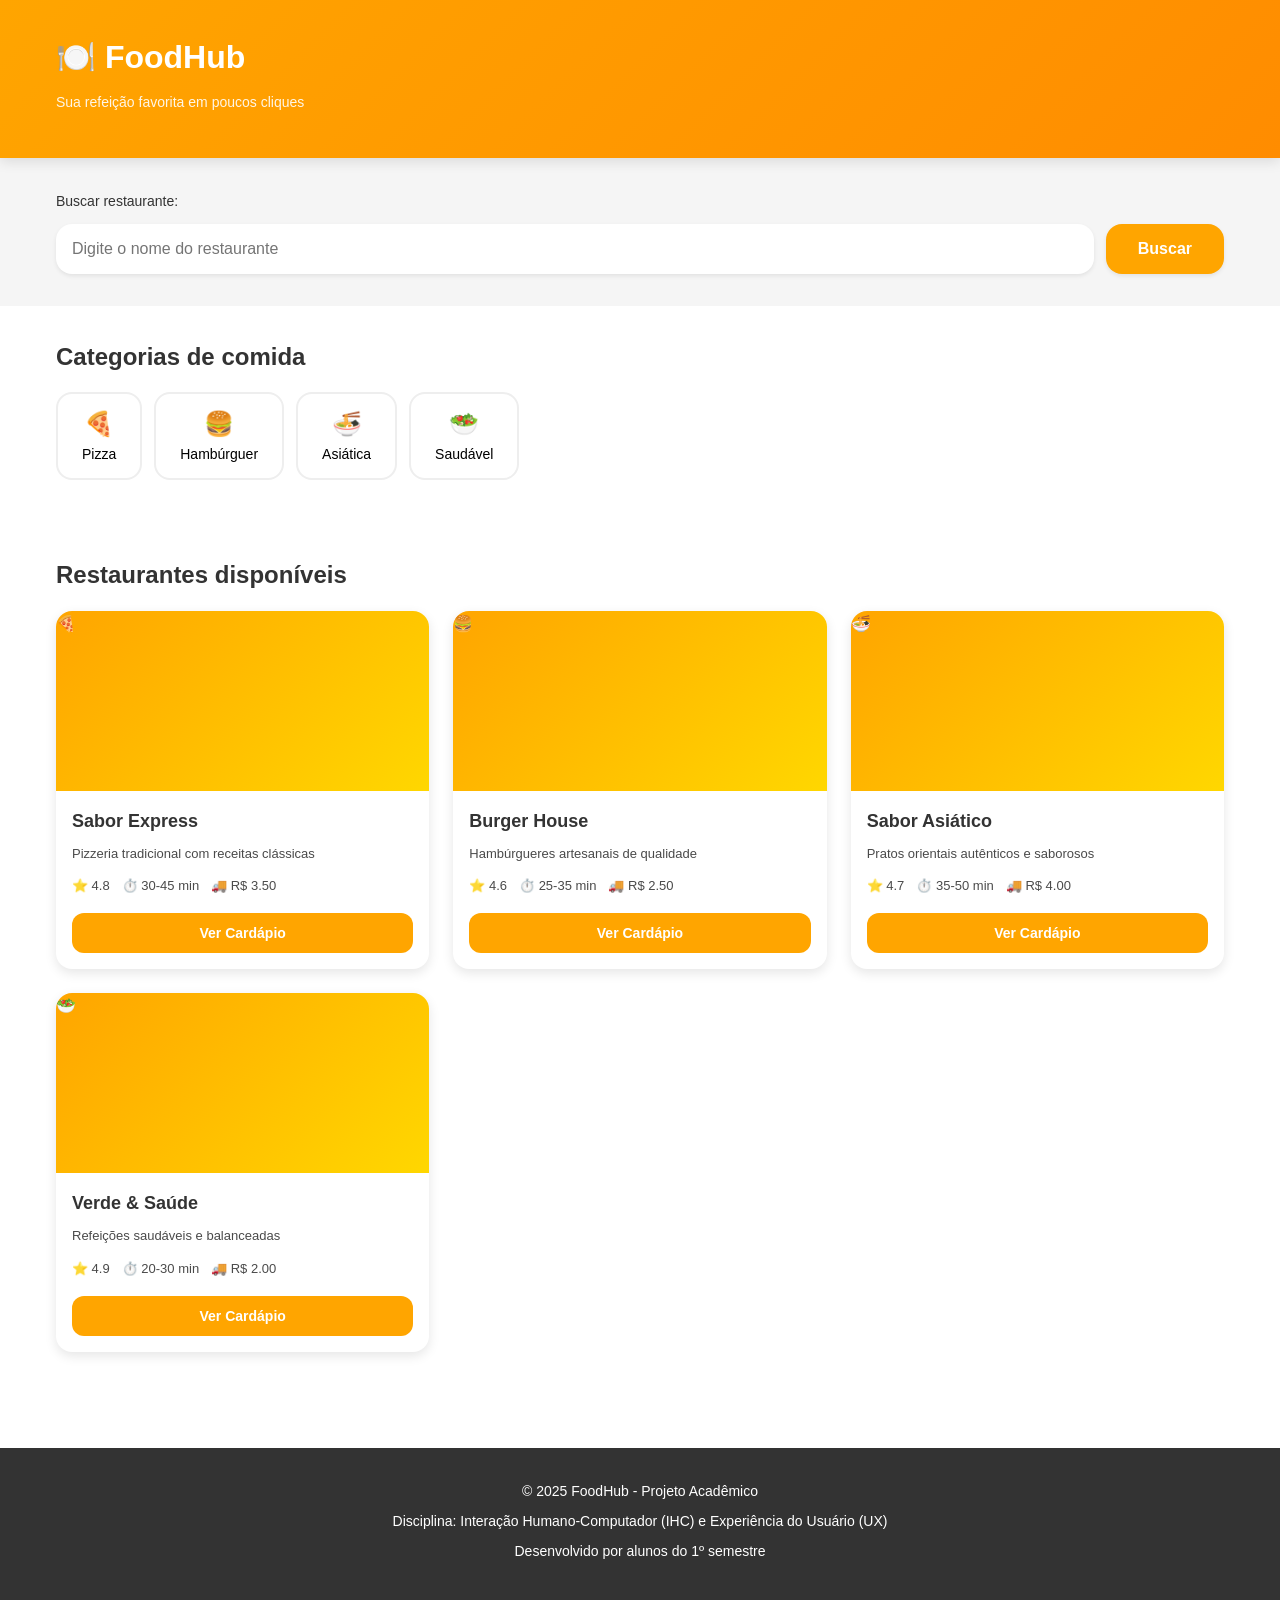
==== cardapio.html @ d6cf46c2 "Initial commit: FoodHub application" ====
<!DOCTYPE html>
<html lang="pt-BR">
<head>
    <meta charset="UTF-8">
    <meta name="viewport" content="width=device-width, initial-scale=1.0">
    <meta name="description" content="Cardápio de restaurantes - FoodHub Delivery">
    <title>Cardápio - FoodHub</title>
    <link rel="stylesheet" href="style.css">
</head>
<body>
    <!-- ==================== CABEÇALHO ==================== -->
    <header class="header" role="banner">
        <div class="container">
            <div class="header-top">
                <a href="index.html" class="back-button" aria-label="Voltar para página inicial">
                    ← Voltar
                </a>
                <h1>🍽️ FoodHub</h1>
            </div>
        </div>
    </header>

    <!-- ==================== INFORMAÇÕES DO RESTAURANTE ==================== -->
    <section class="restaurant-info" aria-label="Informações do restaurante">
        <div class="container">
            <h2 id="restaurant-name">Nome do Restaurante</h2>
            <p id="restaurant-description">Descrição do restaurante</p>
            <div class="restaurant-details" role="region" aria-label="Detalhes de entrega">
                <span id="delivery-time">⏱️ 30-45 min</span>
                <span id="delivery-fee">🚚 R$ 3,50</span>
                <span id="rating">⭐ 4.5</span>
            </div>
        </div>
    </section>

    <!-- ==================== CONTEÚDO PRINCIPAL ==================== -->
    <main id="main-content" class="main-content">
        <div class="container menu-layout">

            <!-- ==================== PRODUTOS ==================== -->
            <section class="products-section" aria-label="Produtos do restaurante">
                <h3>Nossos Produtos</h3>
                <div
                    id="lista-produtos"
                    class="products-grid"
                    role="region"
                    aria-label="Grade de produtos disponíveis"
                >
                    <!-- Produtos serão carregados por JavaScript -->
                </div>
            </section>

            <!-- ==================== CARRINHO (SIDEBAR) ==================== -->
            <aside class="cart-sidebar" aria-label="Resumo do carrinho de compras">
                <div class="cart-container">
                    <h3>Seu Carrinho</h3>

                    <!-- Lista de itens do carrinho -->
                    <div
                        id="cart-items"
                        class="cart-items"
                        aria-label="Itens no carrinho"
                        aria-live="polite"
                    >
                        <p class="empty-cart">Carrinho vazio</p>
                    </div>

                    <!-- Resumo com cálculo do total -->
                    <div class="cart-summary" aria-label="Cálculo do valor total">
                        <div class="summary-row">
                            <span>Subtotal:</span>
                            <span id="subtotal" aria-label="Valor do subtotal">R$ 0,00</span>
                        </div>
                        <div class="summary-row">
                            <span>Taxa de entrega:</span>
                            <span id="delivery-fee-cart" aria-label="Valor da taxa de entrega">R$ 3,50</span>
                        </div>
                        <div class="summary-row total">
                            <span>Total:</span>
                            <span id="total" aria-label="Valor total do pedido">R$ 0,00</span>
                        </div>
                    </div>

                    <!-- Botão para proceder com o pagamento -->
                    <button
                        class="checkout-button"
                        id="checkout-btn"
                        onclick="irParaPagamento()"
                        aria-label="Proceder para página de pagamento"
                        disabled
                    >
                        Prosseguir para Pagamento
                    </button>

                    <!-- Botão para limpar o carrinho -->
                    <button
                        class="clear-cart-button"
                        onclick="limparCarrinho()"
                        aria-label="Limpar todos os itens do carrinho"
                    >
                        Limpar Carrinho
                    </button>
                </div>
            </aside>

        </div>
    </main>

    <!-- ==================== RODAPÉ ==================== -->
    <footer class="footer" role="contentinfo">
        <div class="container">
            <p>&copy; 2025 FoodHub - Projeto Acadêmico</p>
        </div>
    </footer>

    <script src="script.js"></script>
</body>
</html>
---- style.css ----
/* ============================================
   PROJETO: FoodHub - Delivery de Comida
   DISCIPLINA: Interação Humano-Computador (IHC)
   CONCEITOS: Usabilidade, UX, Acessibilidade
   ============================================ */

/* ========== VARIÁVEIS DE CORES (Paleta 99Food) ========== */
:root {
    /* Cores Primárias */
    --color-primary: #FFA500;        /* Laranja */
    --color-primary-dark: #FF8C00;   /* Laranja escuro */
    --color-secondary: #FFD700;      /* Amarelo */

    /* Cores Neutras */
    --color-white: #FFFFFF;
    --color-light-gray: #F5F5F5;
    --color-medium-gray: #EEEEEE;
    --color-dark-gray: #333333;
    --color-text: #4A4A4A;

    /* Cores Funcionais */
    --color-success: #4CAF50;
    --color-error: #E53935;

    /* Espaçamentos */
    --spacing-xs: 4px;
    --spacing-sm: 8px;
    --spacing-md: 12px;
    --spacing-lg: 16px;
    --spacing-xl: 24px;
    --spacing-2xl: 32px;

    /* Border Radius */
    --radius-sm: 8px;
    --radius-md: 12px;
    --radius-lg: 16px;

    /* Sombras */
    --shadow-sm: 0 2px 4px rgba(0, 0, 0, 0.08);
    --shadow-md: 0 4px 12px rgba(0, 0, 0, 0.1);
    --shadow-lg: 0 8px 24px rgba(0, 0, 0, 0.12);
}

/* ========== RESET E ESTILOS GLOBAIS ========== */
* {
    margin: 0;
    padding: 0;
    box-sizing: border-box;
}

html {
    scroll-behavior: smooth;
}

body {
    font-family: 'Segoe UI', Tahoma, Geneva, Verdana, sans-serif;
    background-color: var(--color-white);
    color: var(--color-text);
    line-height: 1.6;
}

/* ========== TIPOGRAFIA ========== */
h1, h2, h3, h4, h5, h6 {
    font-weight: 600;
    color: var(--color-dark-gray);
}

h1 {
    font-size: 28px;
}

h2 {
    font-size: 24px;
    margin-bottom: var(--spacing-lg);
}

h3 {
    font-size: 20px;
    margin-bottom: var(--spacing-md);
}

p {
    margin-bottom: var(--spacing-md);
}

a {
    color: var(--color-primary);
    text-decoration: none;
    transition: color 0.3s ease;
}

a:hover {
    color: var(--color-primary-dark);
}

/* ========== CONTAINER ========== */
.container {
    width: 100%;
    max-width: 1200px;
    margin: 0 auto;
    padding: 0 var(--spacing-lg);
}

/* ========== HEADER ========== */
.header {
    background: linear-gradient(135deg, var(--color-primary) 0%, var(--color-primary-dark) 100%);
    color: var(--color-white);
    padding: var(--spacing-2xl) 0;
    box-shadow: var(--shadow-md);
    position: sticky;
    top: 0;
    z-index: 100;
}

.header h1 {
    color: var(--color-white);
    font-size: 32px;
    margin-bottom: var(--spacing-sm);
}

.header p {
    color: rgba(255, 255, 255, 0.9);
    font-size: 14px;
}

.header-top {
    display: flex;
    align-items: center;
    gap: var(--spacing-lg);
}

.back-button {
    background: rgba(255, 255, 255, 0.2);
    color: var(--color-white);
    padding: var(--spacing-md) var(--spacing-lg);
    border-radius: var(--radius-md);
    font-size: 14px;
    font-weight: 500;
    transition: background 0.3s ease;
}

.back-button:hover {
    background: rgba(255, 255, 255, 0.3);
    color: var(--color-white);
}

/* ========== SEARCH SECTION ========== */
.search-section {
    padding: var(--spacing-2xl) 0;
    background-color: var(--color-light-gray);
}

.search-label {
    display: block;
    font-weight: 500;
    margin-bottom: var(--spacing-md);
    color: var(--color-dark-gray);
    font-size: 14px;
}

.search-wrapper {
    display: flex;
    gap: var(--spacing-md);
}

.search-input {
    flex: 1;
    padding: var(--spacing-lg) var(--spacing-lg);
    border: none;
    border-radius: var(--radius-lg);
    background-color: var(--color-white);
    font-size: 16px;
    box-shadow: var(--shadow-sm);
    transition: box-shadow 0.3s ease;
}

.search-input:focus {
    outline: none;
    box-shadow: 0 0 0 3px rgba(255, 165, 0, 0.1);
}

.search-button {
    padding: var(--spacing-lg) var(--spacing-2xl);
    background: var(--color-primary);
    color: var(--color-white);
    border: none;
    border-radius: var(--radius-lg);
    font-weight: 600;
    font-size: 16px;
    cursor: pointer;
    transition: background 0.3s ease, transform 0.2s ease;
    box-shadow: var(--shadow-sm);
}

.search-button:hover {
    background: var(--color-primary-dark);
    transform: translateY(-2px);
    box-shadow: var(--shadow-md);
}

.search-button:active {
    transform: translateY(0);
}

/* ========== CATEGORIES SECTION ========== */
.categories-section {
    padding: var(--spacing-2xl) 0;
}

.categories-grid {
    display: flex;
    gap: var(--spacing-md);
    overflow-x: auto;
    padding-bottom: var(--spacing-md);
    scroll-behavior: smooth;
}

.categories-grid::-webkit-scrollbar {
    height: 4px;
}

.categories-grid::-webkit-scrollbar-track {
    background: var(--color-light-gray);
    border-radius: var(--radius-sm);
}

.categories-grid::-webkit-scrollbar-thumb {
    background: var(--color-primary);
    border-radius: var(--radius-sm);
}

.category-btn {
    display: flex;
    flex-direction: column;
    align-items: center;
    gap: var(--spacing-sm);
    padding: var(--spacing-lg) var(--spacing-xl);
    background: var(--color-white);
    border: 2px solid var(--color-medium-gray);
    border-radius: var(--radius-lg);
    cursor: pointer;
    transition: all 0.3s ease;
    white-space: nowrap;
    font-size: 14px;
    font-weight: 500;
}

.category-btn:hover {
    border-color: var(--color-primary);
    background: rgba(255, 165, 0, 0.05);
    transform: translateY(-2px);
}

.category-btn.active {
    background: var(--color-primary);
    color: var(--color-white);
    border-color: var(--color-primary);
}

.category-emoji {
    font-size: 24px;
}

/* ========== CARDS GRID ========== */
.restaurants-grid,
.products-grid {
    display: grid;
    grid-template-columns: repeat(auto-fill, minmax(280px, 1fr));
    gap: var(--spacing-xl);
    margin-bottom: var(--spacing-2xl);
}

@media (max-width: 768px) {
    .restaurants-grid,
    .products-grid {
        grid-template-columns: repeat(auto-fill, minmax(200px, 1fr));
        gap: var(--spacing-lg);
    }
}

/* ========== RESTAURANT CARD ========== */
.restaurant-card {
    background: var(--color-white);
    border-radius: var(--radius-lg);
    overflow: hidden;
    box-shadow: var(--shadow-md);
    transition: transform 0.3s ease, box-shadow 0.3s ease;
    cursor: pointer;
    display: flex;
    flex-direction: column;
}

.restaurant-card:hover {
    transform: translateY(-4px);
    box-shadow: var(--shadow-lg);
}

.restaurant-image {
    width: 100%;
    height: 180px;
    object-fit: cover;
    background: linear-gradient(135deg, var(--color-primary), var(--color-secondary));
}

.restaurant-content {
    padding: var(--spacing-lg);
    flex: 1;
    display: flex;
    flex-direction: column;
}

.restaurant-name {
    font-size: 18px;
    font-weight: 600;
    margin-bottom: var(--spacing-sm);
    color: var(--color-dark-gray);
}

.restaurant-category {
    font-size: 13px;
    color: var(--color-text);
    margin-bottom: var(--spacing-md);
}

.restaurant-stats {
    display: flex;
    gap: var(--spacing-md);
    margin-bottom: var(--spacing-lg);
    font-size: 13px;
    color: var(--color-text);
    flex-wrap: wrap;
}

.stat {
    display: flex;
    align-items: center;
    gap: 4px;
}

.restaurant-button {
    padding: var(--spacing-md) var(--spacing-lg);
    background: var(--color-primary);
    color: var(--color-white);
    border: none;
    border-radius: var(--radius-md);
    font-weight: 600;
    cursor: pointer;
    transition: background 0.3s ease;
    font-size: 14px;
    margin-top: auto;
}

.restaurant-button:hover {
    background: var(--color-primary-dark);
}

/* ========== PRODUCT CARD ========== */
.product-card {
    background: var(--color-white);
    border: 1px solid var(--color-medium-gray);
    border-radius: var(--radius-lg);
    padding: var(--spacing-lg);
    transition: box-shadow 0.3s ease, transform 0.3s ease;
    display: flex;
    flex-direction: column;
}

.product-card:hover {
    box-shadow: var(--shadow-md);
    transform: translateY(-2px);
}

.product-image {
    width: 100%;
    height: 160px;
    background: linear-gradient(135deg, var(--color-primary), var(--color-secondary));
    border-radius: var(--radius-md);
    margin-bottom: var(--spacing-md);
    object-fit: cover;
}

.product-name {
    font-size: 16px;
    font-weight: 600;
    margin-bottom: var(--spacing-sm);
    color: var(--color-dark-gray);
}

.product-description {
    font-size: 13px;
    color: var(--color-text);
    margin-bottom: var(--spacing-md);
    line-height: 1.4;
}

.product-price {
    font-size: 18px;
    font-weight: 700;
    color: var(--color-primary);
    margin-bottom: var(--spacing-lg);
}

.product-button {
    padding: var(--spacing-md) var(--spacing-lg);
    background: var(--color-primary);
    color: var(--color-white);
    border: none;
    border-radius: var(--radius-md);
    font-weight: 600;
    cursor: pointer;
    transition: background 0.3s ease, transform 0.2s ease;
    font-size: 14px;
}

.product-button:hover {
    background: var(--color-primary-dark);
    transform: translateY(-2px);
}

.product-button:active {
    transform: translateY(0);
}

/* ========== MENU LAYOUT ========== */
.menu-layout {
    display: grid;
    grid-template-columns: 1fr 350px;
    gap: var(--spacing-2xl);
    align-items: start;
}

@media (max-width: 1024px) {
    .menu-layout {
        grid-template-columns: 1fr;
    }
}

/* ========== PRODUCTS SECTION ========== */
.products-section {
    padding-bottom: var(--spacing-2xl);
}

/* ========== CART SIDEBAR ========== */
.cart-sidebar {
    position: sticky;
    top: 120px;
}

.cart-container {
    background: var(--color-light-gray);
    border-radius: var(--radius-lg);
    padding: var(--spacing-lg);
    box-shadow: var(--shadow-md);
}

.cart-container h3 {
    margin-bottom: var(--spacing-lg);
    color: var(--color-dark-gray);
}

.cart-items {
    margin-bottom: var(--spacing-lg);
    max-height: 300px;
    overflow-y: auto;
}

.empty-cart {
    text-align: center;
    color: var(--color-text);
    padding: var(--spacing-lg) 0;
    font-size: 14px;
}

.cart-item {
    background: var(--color-white);
    padding: var(--spacing-md);
    border-radius: var(--radius-md);
    margin-bottom: var(--spacing-md);
    display: flex;
    justify-content: space-between;
    align-items: center;
}

.cart-item-info {
    flex: 1;
}

.cart-item-name {
    font-weight: 500;
    font-size: 14px;
    color: var(--color-dark-gray);
}

.cart-item-price {
    font-size: 13px;
    color: var(--color-primary);
    font-weight: 600;
}

.cart-item-qty {
    display: flex;
    align-items: center;
    gap: var(--spacing-sm);
    margin-top: var(--spacing-sm);
}

.qty-btn {
    background: var(--color-medium-gray);
    border: none;
    border-radius: 4px;
    width: 24px;
    height: 24px;
    cursor: pointer;
    font-weight: 600;
    transition: background 0.2s ease;
}

.qty-btn:hover {
    background: var(--color-primary);
    color: var(--color-white);
}

.qty-display {
    width: 24px;
    text-align: center;
    font-weight: 600;
    font-size: 14px;
}

.remove-btn {
    background: rgba(229, 57, 53, 0.1);
    color: var(--color-error);
    border: none;
    padding: 4px 8px;
    border-radius: 4px;
    font-size: 12px;
    cursor: pointer;
    transition: background 0.2s ease;
}

.remove-btn:hover {
    background: rgba(229, 57, 53, 0.2);
}

/* ========== CART SUMMARY ========== */
.cart-summary {
    border-top: 1px solid var(--color-medium-gray);
    padding-top: var(--spacing-lg);
    margin-bottom: var(--spacing-lg);
}

.summary-row {
    display: flex;
    justify-content: space-between;
    font-size: 14px;
    margin-bottom: var(--spacing-md);
    color: var(--color-text);
}

.summary-row.total {
    font-weight: 700;
    font-size: 16px;
    color: var(--color-dark-gray);
    border-top: 1px solid var(--color-medium-gray);
    padding-top: var(--spacing-md);
}

/* ========== BUTTONS ========== */
.checkout-button,
.confirm-button {
    width: 100%;
    padding: var(--spacing-lg);
    background: var(--color-primary);
    color: var(--color-white);
    border: none;
    border-radius: var(--radius-md);
    font-weight: 600;
    font-size: 16px;
    cursor: pointer;
    transition: background 0.3s ease, transform 0.2s ease;
    margin-bottom: var(--spacing-md);
}

.checkout-button:hover,
.confirm-button:hover {
    background: var(--color-primary-dark);
    transform: translateY(-2px);
}

.checkout-button:disabled {
    background: var(--color-medium-gray);
    cursor: not-allowed;
    transform: none;
}

.clear-cart-button {
    width: 100%;
    padding: var(--spacing-md);
    background: transparent;
    color: var(--color-error);
    border: 1px solid var(--color-error);
    border-radius: var(--radius-md);
    font-weight: 500;
    font-size: 14px;
    cursor: pointer;
    transition: all 0.3s ease;
}

.clear-cart-button:hover {
    background: rgba(229, 57, 53, 0.1);
}

/* ========== RESTAURANT INFO ========== */
.restaurant-info {
    background: var(--color-light-gray);
    padding: var(--spacing-2xl) 0;
    border-bottom: 1px solid var(--color-medium-gray);
}

#restaurant-name {
    color: var(--color-dark-gray);
}

#restaurant-description {
    color: var(--color-text);
    font-size: 14px;
    margin-bottom: var(--spacing-md);
}

.restaurant-details {
    display: flex;
    gap: var(--spacing-xl);
    font-size: 14px;
    color: var(--color-text);
    flex-wrap: wrap;
}

.restaurant-details span {
    display: flex;
    align-items: center;
    gap: 4px;
}

/* ========== PAYMENT LAYOUT ========== */
.payment-layout {
    display: grid;
    grid-template-columns: 1fr 320px;
    gap: var(--spacing-2xl);
    padding: var(--spacing-2xl) 0;
}

@media (max-width: 768px) {
    .payment-layout {
        grid-template-columns: 1fr;
    }
}

/* ========== PAYMENT SECTION ========== */
.payment-section {
    background: var(--color-white);
}

.order-summary {
    background: var(--color-light-gray);
    padding: var(--spacing-lg);
    border-radius: var(--radius-lg);
    margin-bottom: var(--spacing-2xl);
}

.summary-header {
    margin-bottom: var(--spacing-lg);
    padding-bottom: var(--spacing-lg);
    border-bottom: 1px solid var(--color-medium-gray);
}

.summary-header h3 {
    margin-bottom: var(--spacing-sm);
}

.summary-header p {
    font-size: 14px;
    color: var(--color-text);
}

.order-items {
    margin-bottom: var(--spacing-lg);
}

.order-items h4 {
    margin-bottom: var(--spacing-md);
}

.order-items ul {
    list-style: none;
}

.order-items li {
    display: flex;
    justify-content: space-between;
    padding: var(--spacing-md) 0;
    border-bottom: 1px solid var(--color-medium-gray);
    font-size: 14px;
}

.order-items li:last-child {
    border-bottom: none;
}

.order-totals {
    padding-top: var(--spacing-lg);
    border-top: 1px solid var(--color-medium-gray);
}

.total-row {
    display: flex;
    justify-content: space-between;
    margin-bottom: var(--spacing-md);
    font-size: 14px;
}

.total-row.total {
    font-weight: 700;
    font-size: 16px;
    color: var(--color-primary);
    padding-top: var(--spacing-md);
    border-top: 1px solid var(--color-medium-gray);
}

/* ========== PAYMENT METHOD ========== */
.payment-method {
    margin-bottom: var(--spacing-2xl);
}

.payment-method h3 {
    margin-bottom: var(--spacing-lg);
}

.pix-container {
    background: var(--color-light-gray);
    padding: var(--spacing-xl);
    border-radius: var(--radius-lg);
    text-align: center;
}

.pix-title {
    font-weight: 600;
    font-size: 16px;
    margin-bottom: var(--spacing-md);
}

.pix-instruction {
    font-size: 14px;
    color: var(--color-text);
    margin-bottom: var(--spacing-lg);
}

.qr-code-container {
    background: var(--color-white);
    padding: var(--spacing-lg);
    border-radius: var(--radius-md);
    margin-bottom: var(--spacing-lg);
}

.qr-code {
    max-width: 200px;
    height: auto;
    margin: 0 auto;
}

.pix-info {
    background: var(--color-white);
    padding: var(--spacing-lg);
    border-radius: var(--radius-md);
    text-align: left;
}

.pix-info p {
    font-size: 13px;
    margin-bottom: var(--spacing-md);
}

.pix-info strong {
    color: var(--color-dark-gray);
    font-weight: 600;
}

/* ========== SECURITY INFO ========== */
.security-info {
    position: sticky;
    top: 120px;
}

.info-box {
    background: var(--color-light-gray);
    padding: var(--spacing-lg);
    border-radius: var(--radius-lg);
    margin-bottom: var(--spacing-lg);
}

.info-box h4 {
    margin-bottom: var(--spacing-md);
}

.info-box ul {
    list-style: none;
}

.info-box li {
    font-size: 13px;
    padding: 4px 0;
    color: var(--color-text);
}

.info-box li:before {
    content: "✓ ";
    color: var(--color-success);
    font-weight: bold;
    margin-right: 6px;
}

.info-box p {
    font-size: 13px;
    color: var(--color-text);
}

/* ========== MODAL ========== */
.modal {
    position: fixed;
    top: 0;
    left: 0;
    width: 100%;
    height: 100%;
    background: rgba(0, 0, 0, 0.5);
    display: flex;
    align-items: center;
    justify-content: center;
    z-index: 1000;
    animation: fadeIn 0.3s ease;
}

@keyframes fadeIn {
    from {
        opacity: 0;
    }
    to {
        opacity: 1;
    }
}

.modal-content {
    background: var(--color-white);
    padding: var(--spacing-2xl);
    border-radius: var(--radius-lg);
    text-align: center;
    max-width: 400px;
    box-shadow: var(--shadow-lg);
    animation: slideUp 0.3s ease;
}

@keyframes slideUp {
    from {
        transform: translateY(20px);
        opacity: 0;
    }
    to {
        transform: translateY(0);
        opacity: 1;
    }
}

.modal-content h2 {
    font-size: 24px;
    margin-bottom: var(--spacing-md);
}

.modal-content p {
    font-size: 16px;
    margin-bottom: var(--spacing-lg);
}

.confirmation-order-id {
    background: var(--color-light-gray);
    padding: var(--spacing-md);
    border-radius: var(--radius-md);
    margin-bottom: var(--spacing-lg);
}

.confirmation-actions {
    display: flex;
    gap: var(--spacing-md);
}

.primary-button {
    flex: 1;
    padding: var(--spacing-lg);
    background: var(--color-primary);
    color: var(--color-white);
    border: none;
    border-radius: var(--radius-md);
    font-weight: 600;
    cursor: pointer;
    transition: background 0.3s ease;
    font-size: 16px;
}

.primary-button:hover {
    background: var(--color-primary-dark);
}

/* ========== FOOTER ========== */
.footer {
    background: var(--color-dark-gray);
    color: var(--color-white);
    padding: var(--spacing-2xl) 0;
    text-align: center;
    margin-top: var(--spacing-2xl);
}

.footer p {
    font-size: 14px;
    margin-bottom: var(--spacing-sm);
}

/* ========== MAIN CONTENT ========== */
.main-content {
    padding: var(--spacing-2xl) 0;
    min-height: 60vh;
}

/* ========== RESPONSIVO ========== */
@media (max-width: 768px) {
    .container {
        padding: 0 var(--spacing-lg);
    }

    .header h1 {
        font-size: 24px;
    }

    .search-wrapper {
        flex-direction: column;
    }

    .categories-grid {
        gap: var(--spacing-sm);
    }

    .category-btn {
        padding: var(--spacing-md) var(--spacing-lg);
        font-size: 12px;
    }

    .category-emoji {
        font-size: 20px;
    }

    .menu-layout {
        grid-template-columns: 1fr;
    }

    .cart-sidebar {
        position: static;
    }

    .cart-container {
        display: flex;
        flex-direction: column;
    }

    .checkout-button {
        order: -1;
    }

    .security-info {
        position: static;
        display: grid;
        grid-template-columns: 1fr 1fr;
        gap: var(--spacing-lg);
    }

    .header-top {
        flex-direction: column;
        gap: var(--spacing-md);
    }

    .back-button {
        width: 100%;
        text-align: center;
    }
}

@media (max-width: 480px) {
    .restaurants-grid,
    .products-grid {
        grid-template-columns: 1fr;
    }

    .cart-container {
        display: block;
    }

    .security-info {
        grid-template-columns: 1fr;
    }

    .payment-layout {
        grid-template-columns: 1fr;
    }

    .search-button {
        width: 100%;
    }

    .modal-content {
        margin: var(--spacing-lg);
    }
}

/* ========== ACESSIBILIDADE ========== */
button:focus,
input:focus,
a:focus {
    outline: 2px solid var(--color-primary);
    outline-offset: 2px;
}

/* Contraste adequado */
body {
    background-color: var(--color-white);
    color: var(--color-dark-gray);
}

/* Skip to main content link (acessibilidade) */
.skip-link {
    position: absolute;
    top: -40px;
    left: 0;
    background: var(--color-primary);
    color: white;
    padding: 8px;
    z-index: 100;
}

.skip-link:focus {
    top: 0;
}
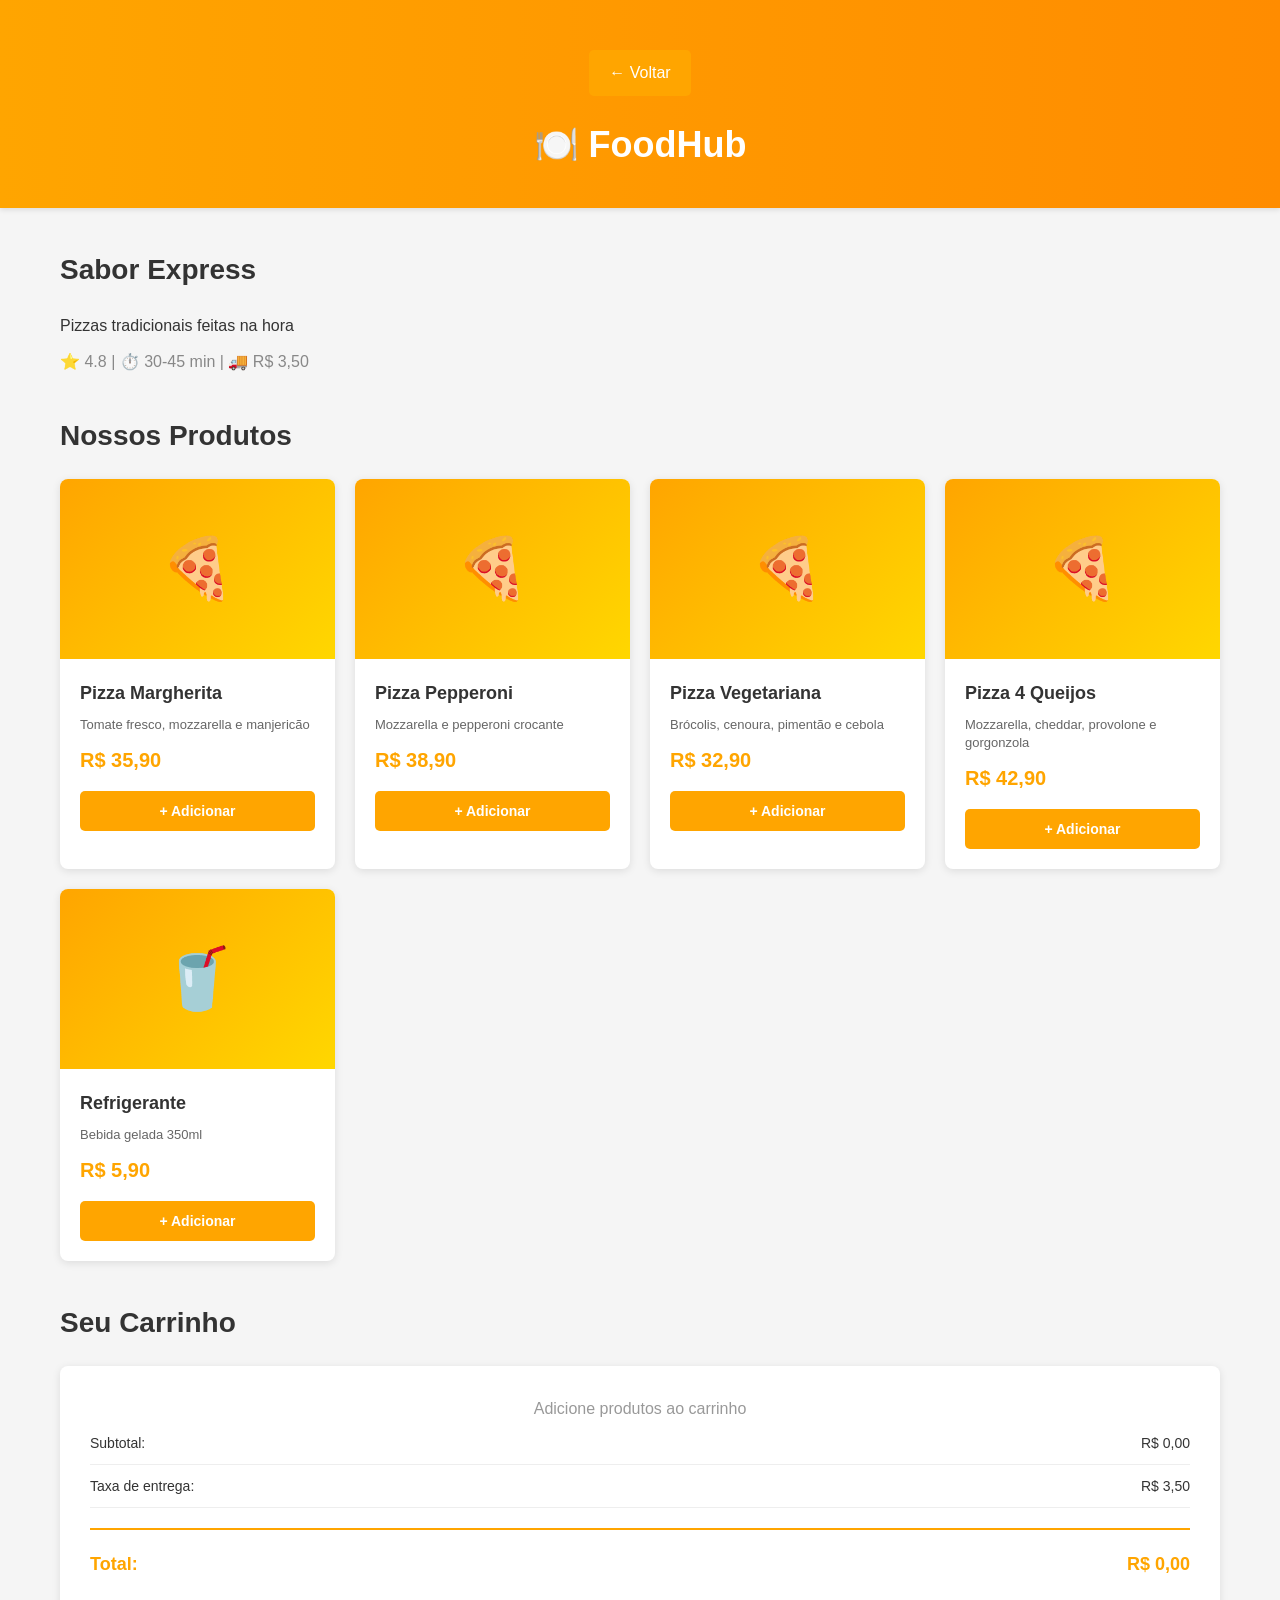
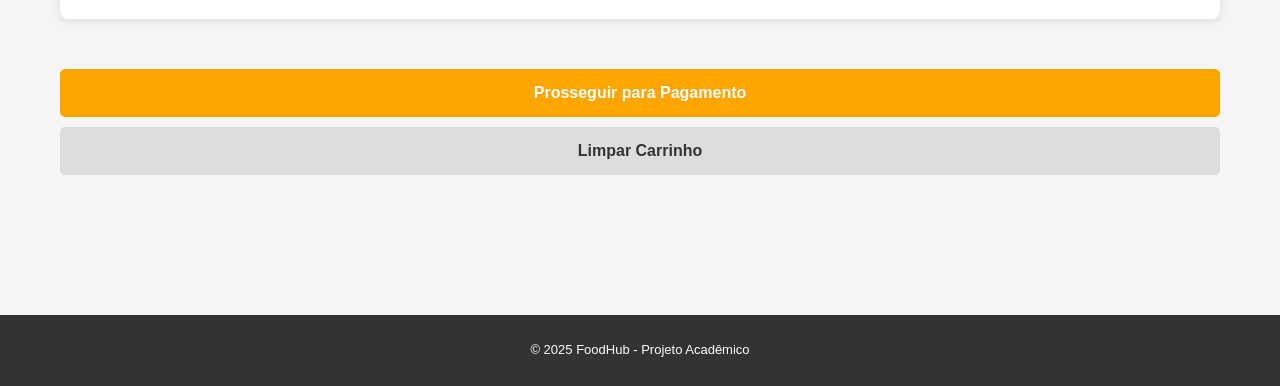
==== commit 32e57df4: "Update: Simplify project for beginners" ====
--- a/cardapio.html
+++ b/cardapio.html
@@ -3,114 +3,123 @@
 <head>
     <meta charset="UTF-8">
     <meta name="viewport" content="width=device-width, initial-scale=1.0">
-    <meta name="description" content="Cardápio de restaurantes - FoodHub Delivery">
     <title>Cardápio - FoodHub</title>
     <link rel="stylesheet" href="style.css">
 </head>
 <body>
-    <!-- ==================== CABEÇALHO ==================== -->
-    <header class="header" role="banner">
+
+    <!-- CABEÇALHO -->
+    <header>
         <div class="container">
-            <div class="header-top">
-                <a href="index.html" class="back-button" aria-label="Voltar para página inicial">
-                    ← Voltar
-                </a>
-                <h1>🍽️ FoodHub</h1>
-            </div>
+            <a href="index.html" class="back-link">← Voltar</a>
+            <h1>🍽️ FoodHub</h1>
         </div>
     </header>
 
-    <!-- ==================== INFORMAÇÕES DO RESTAURANTE ==================== -->
-    <section class="restaurant-info" aria-label="Informações do restaurante">
+    <!-- CONTEÚDO PRINCIPAL -->
+    <main>
         <div class="container">
-            <h2 id="restaurant-name">Nome do Restaurante</h2>
-            <p id="restaurant-description">Descrição do restaurante</p>
-            <div class="restaurant-details" role="region" aria-label="Detalhes de entrega">
-                <span id="delivery-time">⏱️ 30-45 min</span>
-                <span id="delivery-fee">🚚 R$ 3,50</span>
-                <span id="rating">⭐ 4.5</span>
-            </div>
-        </div>
-    </section>
 
-    <!-- ==================== CONTEÚDO PRINCIPAL ==================== -->
-    <main id="main-content" class="main-content">
-        <div class="container menu-layout">
+            <!-- INFORMAÇÕES DO RESTAURANTE -->
+            <section>
+                <h2>Sabor Express</h2>
+                <p>Pizzas tradicionais feitas na hora</p>
+                <p style="color: #888; margin-top: 10px;">
+                    ⭐ 4.8 | ⏱️ 30-45 min | 🚚 R$ 3,50
+                </p>
+            </section>
 
-            <!-- ==================== PRODUTOS ==================== -->
-            <section class="products-section" aria-label="Produtos do restaurante">
-                <h3>Nossos Produtos</h3>
-                <div
-                    id="lista-produtos"
-                    class="products-grid"
-                    role="region"
-                    aria-label="Grade de produtos disponíveis"
-                >
-                    <!-- Produtos serão carregados por JavaScript -->
+            <!-- PRODUTOS -->
+            <section>
+                <h2>Nossos Produtos</h2>
+                <div class="grid">
+
+                    <!-- PRODUTO 1 -->
+                    <div class="card">
+                        <div class="card-image">🍕</div>
+                        <div class="card-content">
+                            <h3 class="card-title">Pizza Margherita</h3>
+                            <p class="card-description">Tomate fresco, mozzarella e manjericão</p>
+                            <p class="card-price">R$ 35,90</p>
+                            <button class="card-button" onclick="alert('Pizza Margherita adicionada ao carrinho!')">+ Adicionar</button>
+                        </div>
+                    </div>
+
+                    <!-- PRODUTO 2 -->
+                    <div class="card">
+                        <div class="card-image">🍕</div>
+                        <div class="card-content">
+                            <h3 class="card-title">Pizza Pepperoni</h3>
+                            <p class="card-description">Mozzarella e pepperoni crocante</p>
+                            <p class="card-price">R$ 38,90</p>
+                            <button class="card-button" onclick="alert('Pizza Pepperoni adicionada ao carrinho!')">+ Adicionar</button>
+                        </div>
+                    </div>
+
+                    <!-- PRODUTO 3 -->
+                    <div class="card">
+                        <div class="card-image">🍕</div>
+                        <div class="card-content">
+                            <h3 class="card-title">Pizza Vegetariana</h3>
+                            <p class="card-description">Brócolis, cenoura, pimentão e cebola</p>
+                            <p class="card-price">R$ 32,90</p>
+                            <button class="card-button" onclick="alert('Pizza Vegetariana adicionada ao carrinho!')">+ Adicionar</button>
+                        </div>
+                    </div>
+
+                    <!-- PRODUTO 4 -->
+                    <div class="card">
+                        <div class="card-image">🍕</div>
+                        <div class="card-content">
+                            <h3 class="card-title">Pizza 4 Queijos</h3>
+                            <p class="card-description">Mozzarella, cheddar, provolone e gorgonzola</p>
+                            <p class="card-price">R$ 42,90</p>
+                            <button class="card-button" onclick="alert('Pizza 4 Queijos adicionada ao carrinho!')">+ Adicionar</button>
+                        </div>
+                    </div>
+
+                    <!-- PRODUTO 5 -->
+                    <div class="card">
+                        <div class="card-image">🥤</div>
+                        <div class="card-content">
+                            <h3 class="card-title">Refrigerante</h3>
+                            <p class="card-description">Bebida gelada 350ml</p>
+                            <p class="card-price">R$ 5,90</p>
+                            <button class="card-button" onclick="alert('Refrigerante adicionado ao carrinho!')">+ Adicionar</button>
+                        </div>
+                    </div>
+
                 </div>
             </section>
 
-            <!-- ==================== CARRINHO (SIDEBAR) ==================== -->
-            <aside class="cart-sidebar" aria-label="Resumo do carrinho de compras">
-                <div class="cart-container">
-                    <h3>Seu Carrinho</h3>
-
-                    <!-- Lista de itens do carrinho -->
-                    <div
-                        id="cart-items"
-                        class="cart-items"
-                        aria-label="Itens no carrinho"
-                        aria-live="polite"
-                    >
-                        <p class="empty-cart">Carrinho vazio</p>
+            <!-- RESUMO DO CARRINHO -->
+            <section>
+                <h2>Seu Carrinho</h2>
+                <div class="order-summary">
+                    <p style="text-align: center; color: #999;">Adicione produtos ao carrinho</p>
+                    <div class="summary-row">
+                        <span>Subtotal:</span>
+                        <span>R$ 0,00</span>
                     </div>
-
-                    <!-- Resumo com cálculo do total -->
-                    <div class="cart-summary" aria-label="Cálculo do valor total">
-                        <div class="summary-row">
-                            <span>Subtotal:</span>
-                            <span id="subtotal" aria-label="Valor do subtotal">R$ 0,00</span>
-                        </div>
-                        <div class="summary-row">
-                            <span>Taxa de entrega:</span>
-                            <span id="delivery-fee-cart" aria-label="Valor da taxa de entrega">R$ 3,50</span>
-                        </div>
-                        <div class="summary-row total">
-                            <span>Total:</span>
-                            <span id="total" aria-label="Valor total do pedido">R$ 0,00</span>
-                        </div>
+                    <div class="summary-row">
+                        <span>Taxa de entrega:</span>
+                        <span>R$ 3,50</span>
                     </div>
-
-                    <!-- Botão para proceder com o pagamento -->
-                    <button
-                        class="checkout-button"
-                        id="checkout-btn"
-                        onclick="irParaPagamento()"
-                        aria-label="Proceder para página de pagamento"
-                        disabled
-                    >
-                        Prosseguir para Pagamento
-                    </button>
-
-                    <!-- Botão para limpar o carrinho -->
-                    <button
-                        class="clear-cart-button"
-                        onclick="limparCarrinho()"
-                        aria-label="Limpar todos os itens do carrinho"
-                    >
-                        Limpar Carrinho
-                    </button>
+                    <div class="summary-row summary-total">
+                        <span>Total:</span>
+                        <span>R$ 0,00</span>
+                    </div>
                 </div>
-            </aside>
+                <button class="btn btn-primary" onclick="irParaPagamento()">Prosseguir para Pagamento</button>
+                <button class="btn btn-secondary" onclick="alert('Carrinho limpo!')">Limpar Carrinho</button>
+            </section>
 
         </div>
     </main>
 
-    <!-- ==================== RODAPÉ ==================== -->
-    <footer class="footer" role="contentinfo">
-        <div class="container">
-            <p>&copy; 2025 FoodHub - Projeto Acadêmico</p>
-        </div>
+    <!-- RODAPÉ -->
+    <footer>
+        <p>&copy; 2025 FoodHub - Projeto Acadêmico</p>
     </footer>
 
     <script src="script.js"></script>
--- a/style.css
+++ b/style.css
@@ -1,1046 +1,464 @@
-/* ============================================
-   PROJETO: FoodHub - Delivery de Comida
-   DISCIPLINA: Interação Humano-Computador (IHC)
-   CONCEITOS: Usabilidade, UX, Acessibilidade
-   ============================================ */
-
-/* ========== VARIÁVEIS DE CORES (Paleta 99Food) ========== */
-:root {
-    /* Cores Primárias */
-    --color-primary: #FFA500;        /* Laranja */
-    --color-primary-dark: #FF8C00;   /* Laranja escuro */
-    --color-secondary: #FFD700;      /* Amarelo */
-
-    /* Cores Neutras */
-    --color-white: #FFFFFF;
-    --color-light-gray: #F5F5F5;
-    --color-medium-gray: #EEEEEE;
-    --color-dark-gray: #333333;
-    --color-text: #4A4A4A;
-
-    /* Cores Funcionais */
-    --color-success: #4CAF50;
-    --color-error: #E53935;
-
-    /* Espaçamentos */
-    --spacing-xs: 4px;
-    --spacing-sm: 8px;
-    --spacing-md: 12px;
-    --spacing-lg: 16px;
-    --spacing-xl: 24px;
-    --spacing-2xl: 32px;
-
-    /* Border Radius */
-    --radius-sm: 8px;
-    --radius-md: 12px;
-    --radius-lg: 16px;
-
-    /* Sombras */
-    --shadow-sm: 0 2px 4px rgba(0, 0, 0, 0.08);
-    --shadow-md: 0 4px 12px rgba(0, 0, 0, 0.1);
-    --shadow-lg: 0 8px 24px rgba(0, 0, 0, 0.12);
-}
-
-/* ========== RESET E ESTILOS GLOBAIS ========== */
+/* ================================================
+   FOODHUB - Projeto de IHC/UX para Iniciantes
+   Arquivo: style.css
+   Descrição: Estilos simples e didáticos
+   ================================================ */
+
+/* ========== RESET E CONFIGURAÇÕES BÁSICAS ========== */
 * {
     margin: 0;
     padding: 0;
     box-sizing: border-box;
 }
 
-html {
-    scroll-behavior: smooth;
-}
-
 body {
-    font-family: 'Segoe UI', Tahoma, Geneva, Verdana, sans-serif;
-    background-color: var(--color-white);
-    color: var(--color-text);
+    font-family: Arial, sans-serif;
+    background-color: #f5f5f5;
+    color: #333;
     line-height: 1.6;
 }
 
-/* ========== TIPOGRAFIA ========== */
-h1, h2, h3, h4, h5, h6 {
-    font-weight: 600;
-    color: var(--color-dark-gray);
-}
-
-h1 {
-    font-size: 28px;
-}
-
-h2 {
-    font-size: 24px;
-    margin-bottom: var(--spacing-lg);
-}
-
-h3 {
-    font-size: 20px;
-    margin-bottom: var(--spacing-md);
-}
-
-p {
-    margin-bottom: var(--spacing-md);
-}
-
-a {
-    color: var(--color-primary);
-    text-decoration: none;
-    transition: color 0.3s ease;
-}
-
-a:hover {
-    color: var(--color-primary-dark);
-}
-
-/* ========== CONTAINER ========== */
+/* ========== CONTAINER CENTRAL ========== */
 .container {
-    width: 100%;
     max-width: 1200px;
     margin: 0 auto;
-    padding: 0 var(--spacing-lg);
-}
-
-/* ========== HEADER ========== */
-.header {
-    background: linear-gradient(135deg, var(--color-primary) 0%, var(--color-primary-dark) 100%);
-    color: var(--color-white);
-    padding: var(--spacing-2xl) 0;
-    box-shadow: var(--shadow-md);
-    position: sticky;
-    top: 0;
-    z-index: 100;
-}
-
-.header h1 {
-    color: var(--color-white);
-    font-size: 32px;
-    margin-bottom: var(--spacing-sm);
-}
-
-.header p {
-    color: rgba(255, 255, 255, 0.9);
+    padding: 0 20px;
+}
+
+/* ========== CABEÇALHO ========== */
+header {
+    background: linear-gradient(to right, #FFA500, #FF8C00);
+    color: white;
+    padding: 30px 0;
+    text-align: center;
+    box-shadow: 0 2px 5px rgba(0, 0, 0, 0.1);
+}
+
+header h1 {
+    font-size: 36px;
+    margin-bottom: 5px;
+}
+
+header p {
     font-size: 14px;
-}
-
-.header-top {
-    display: flex;
-    align-items: center;
-    gap: var(--spacing-lg);
-}
-
-.back-button {
-    background: rgba(255, 255, 255, 0.2);
-    color: var(--color-white);
-    padding: var(--spacing-md) var(--spacing-lg);
-    border-radius: var(--radius-md);
-    font-size: 14px;
-    font-weight: 500;
-    transition: background 0.3s ease;
-}
-
-.back-button:hover {
-    background: rgba(255, 255, 255, 0.3);
-    color: var(--color-white);
-}
-
-/* ========== SEARCH SECTION ========== */
-.search-section {
-    padding: var(--spacing-2xl) 0;
-    background-color: var(--color-light-gray);
-}
-
-.search-label {
+    opacity: 0.9;
+}
+
+/* ========== NAVEGAÇÃO ========== */
+.back-link {
+    display: inline-block;
+    margin: 20px 0;
+    padding: 10px 20px;
+    background-color: #FFA500;
+    color: white;
+    text-decoration: none;
+    border-radius: 5px;
+    transition: background-color 0.3s;
+}
+
+.back-link:hover {
+    background-color: #FF8C00;
+}
+
+/* ========== SEÇÕES PRINCIPAIS ========== */
+main {
+    padding: 40px 0;
+    min-height: 70vh;
+}
+
+section {
+    margin-bottom: 40px;
+}
+
+section h2 {
+    font-size: 28px;
+    margin-bottom: 20px;
+    color: #333;
+}
+
+/* ========== BUSCA ========== */
+.search-area {
+    background-color: #f9f9f9;
+    padding: 30px 0;
+    text-align: center;
+    border-bottom: 1px solid #ddd;
+}
+
+.search-area label {
     display: block;
-    font-weight: 500;
-    margin-bottom: var(--spacing-md);
-    color: var(--color-dark-gray);
-    font-size: 14px;
-}
-
-.search-wrapper {
-    display: flex;
-    gap: var(--spacing-md);
-}
-
-.search-input {
-    flex: 1;
-    padding: var(--spacing-lg) var(--spacing-lg);
+    margin-bottom: 10px;
+    font-weight: bold;
+    color: #555;
+}
+
+.search-area input {
+    width: 100%;
+    max-width: 400px;
+    padding: 12px 15px;
+    font-size: 16px;
+    border: 1px solid #ddd;
+    border-radius: 5px;
+    margin-bottom: 10px;
+}
+
+.search-area button {
+    padding: 12px 30px;
+    background-color: #FFA500;
+    color: white;
     border: none;
-    border-radius: var(--radius-lg);
-    background-color: var(--color-white);
+    border-radius: 5px;
     font-size: 16px;
-    box-shadow: var(--shadow-sm);
-    transition: box-shadow 0.3s ease;
-}
-
-.search-input:focus {
-    outline: none;
-    box-shadow: 0 0 0 3px rgba(255, 165, 0, 0.1);
-}
-
-.search-button {
-    padding: var(--spacing-lg) var(--spacing-2xl);
-    background: var(--color-primary);
-    color: var(--color-white);
-    border: none;
-    border-radius: var(--radius-lg);
-    font-weight: 600;
-    font-size: 16px;
+    font-weight: bold;
     cursor: pointer;
-    transition: background 0.3s ease, transform 0.2s ease;
-    box-shadow: var(--shadow-sm);
-}
-
-.search-button:hover {
-    background: var(--color-primary-dark);
-    transform: translateY(-2px);
-    box-shadow: var(--shadow-md);
-}
-
-.search-button:active {
-    transform: translateY(0);
-}
-
-/* ========== CATEGORIES SECTION ========== */
-.categories-section {
-    padding: var(--spacing-2xl) 0;
-}
-
-.categories-grid {
-    display: flex;
-    gap: var(--spacing-md);
+    transition: background-color 0.3s;
+}
+
+.search-area button:hover {
+    background-color: #FF8C00;
+}
+
+/* ========== CATEGORIAS ========== */
+.categories {
+    display: flex;
+    gap: 10px;
     overflow-x: auto;
-    padding-bottom: var(--spacing-md);
-    scroll-behavior: smooth;
-}
-
-.categories-grid::-webkit-scrollbar {
-    height: 4px;
-}
-
-.categories-grid::-webkit-scrollbar-track {
-    background: var(--color-light-gray);
-    border-radius: var(--radius-sm);
-}
-
-.categories-grid::-webkit-scrollbar-thumb {
-    background: var(--color-primary);
-    border-radius: var(--radius-sm);
+    padding: 20px 0;
+    margin-bottom: 30px;
 }
 
 .category-btn {
-    display: flex;
-    flex-direction: column;
-    align-items: center;
-    gap: var(--spacing-sm);
-    padding: var(--spacing-lg) var(--spacing-xl);
-    background: var(--color-white);
-    border: 2px solid var(--color-medium-gray);
-    border-radius: var(--radius-lg);
+    padding: 10px 20px;
+    background-color: white;
+    border: 2px solid #ddd;
+    border-radius: 20px;
     cursor: pointer;
-    transition: all 0.3s ease;
     white-space: nowrap;
     font-size: 14px;
-    font-weight: 500;
+    transition: all 0.3s;
 }
 
 .category-btn:hover {
-    border-color: var(--color-primary);
-    background: rgba(255, 165, 0, 0.05);
-    transform: translateY(-2px);
+    border-color: #FFA500;
+    color: #FFA500;
 }
 
 .category-btn.active {
-    background: var(--color-primary);
-    color: var(--color-white);
-    border-color: var(--color-primary);
-}
-
-.category-emoji {
-    font-size: 24px;
-}
-
-/* ========== CARDS GRID ========== */
-.restaurants-grid,
-.products-grid {
+    background-color: #FFA500;
+    color: white;
+    border-color: #FFA500;
+}
+
+/* ========== GRADE DE ITENS (Grid Simples) ========== */
+.grid {
     display: grid;
-    grid-template-columns: repeat(auto-fill, minmax(280px, 1fr));
-    gap: var(--spacing-xl);
-    margin-bottom: var(--spacing-2xl);
-}
-
-@media (max-width: 768px) {
-    .restaurants-grid,
-    .products-grid {
-        grid-template-columns: repeat(auto-fill, minmax(200px, 1fr));
-        gap: var(--spacing-lg);
-    }
-}
-
-/* ========== RESTAURANT CARD ========== */
-.restaurant-card {
-    background: var(--color-white);
-    border-radius: var(--radius-lg);
+    grid-template-columns: repeat(auto-fit, minmax(250px, 1fr));
+    gap: 20px;
+    margin-bottom: 30px;
+}
+
+/* ========== CARDS ========== */
+.card {
+    background-color: white;
+    border-radius: 8px;
     overflow: hidden;
-    box-shadow: var(--shadow-md);
-    transition: transform 0.3s ease, box-shadow 0.3s ease;
+    box-shadow: 0 2px 8px rgba(0, 0, 0, 0.1);
+    transition: transform 0.3s, box-shadow 0.3s;
     cursor: pointer;
-    display: flex;
-    flex-direction: column;
-}
-
-.restaurant-card:hover {
-    transform: translateY(-4px);
-    box-shadow: var(--shadow-lg);
-}
-
-.restaurant-image {
+}
+
+.card:hover {
+    transform: translateY(-5px);
+    box-shadow: 0 4px 12px rgba(0, 0, 0, 0.15);
+}
+
+.card-image {
     width: 100%;
     height: 180px;
-    object-fit: cover;
-    background: linear-gradient(135deg, var(--color-primary), var(--color-secondary));
-}
-
-.restaurant-content {
-    padding: var(--spacing-lg);
-    flex: 1;
-    display: flex;
-    flex-direction: column;
-}
-
-.restaurant-name {
+    background: linear-gradient(135deg, #FFA500, #FFD700);
+    display: flex;
+    align-items: center;
+    justify-content: center;
+    font-size: 60px;
+}
+
+.card-content {
+    padding: 20px;
+}
+
+.card-title {
     font-size: 18px;
-    font-weight: 600;
-    margin-bottom: var(--spacing-sm);
-    color: var(--color-dark-gray);
-}
-
-.restaurant-category {
+    font-weight: bold;
+    margin-bottom: 8px;
+    color: #333;
+}
+
+.card-description {
     font-size: 13px;
-    color: var(--color-text);
-    margin-bottom: var(--spacing-md);
-}
-
-.restaurant-stats {
-    display: flex;
-    gap: var(--spacing-md);
-    margin-bottom: var(--spacing-lg);
+    color: #666;
+    margin-bottom: 10px;
+    line-height: 1.4;
+}
+
+.card-info {
     font-size: 13px;
-    color: var(--color-text);
-    flex-wrap: wrap;
-}
-
-.stat {
-    display: flex;
-    align-items: center;
-    gap: 4px;
-}
-
-.restaurant-button {
-    padding: var(--spacing-md) var(--spacing-lg);
-    background: var(--color-primary);
-    color: var(--color-white);
+    color: #888;
+    margin-bottom: 15px;
+}
+
+.card-price {
+    font-size: 20px;
+    color: #FFA500;
+    font-weight: bold;
+    margin-bottom: 15px;
+}
+
+.card-button {
+    width: 100%;
+    padding: 12px;
+    background-color: #FFA500;
+    color: white;
     border: none;
-    border-radius: var(--radius-md);
-    font-weight: 600;
+    border-radius: 5px;
+    font-size: 14px;
+    font-weight: bold;
     cursor: pointer;
-    transition: background 0.3s ease;
-    font-size: 14px;
-    margin-top: auto;
-}
-
-.restaurant-button:hover {
-    background: var(--color-primary-dark);
-}
-
-/* ========== PRODUCT CARD ========== */
-.product-card {
-    background: var(--color-white);
-    border: 1px solid var(--color-medium-gray);
-    border-radius: var(--radius-lg);
-    padding: var(--spacing-lg);
-    transition: box-shadow 0.3s ease, transform 0.3s ease;
-    display: flex;
-    flex-direction: column;
-}
-
-.product-card:hover {
-    box-shadow: var(--shadow-md);
-    transform: translateY(-2px);
-}
-
-.product-image {
-    width: 100%;
-    height: 160px;
-    background: linear-gradient(135deg, var(--color-primary), var(--color-secondary));
-    border-radius: var(--radius-md);
-    margin-bottom: var(--spacing-md);
-    object-fit: cover;
-}
-
-.product-name {
-    font-size: 16px;
-    font-weight: 600;
-    margin-bottom: var(--spacing-sm);
-    color: var(--color-dark-gray);
-}
-
-.product-description {
-    font-size: 13px;
-    color: var(--color-text);
-    margin-bottom: var(--spacing-md);
-    line-height: 1.4;
-}
-
-.product-price {
-    font-size: 18px;
-    font-weight: 700;
-    color: var(--color-primary);
-    margin-bottom: var(--spacing-lg);
-}
-
-.product-button {
-    padding: var(--spacing-md) var(--spacing-lg);
-    background: var(--color-primary);
-    color: var(--color-white);
-    border: none;
-    border-radius: var(--radius-md);
-    font-weight: 600;
-    cursor: pointer;
-    transition: background 0.3s ease, transform 0.2s ease;
-    font-size: 14px;
-}
-
-.product-button:hover {
-    background: var(--color-primary-dark);
-    transform: translateY(-2px);
-}
-
-.product-button:active {
-    transform: translateY(0);
-}
-
-/* ========== MENU LAYOUT ========== */
-.menu-layout {
-    display: grid;
-    grid-template-columns: 1fr 350px;
-    gap: var(--spacing-2xl);
-    align-items: start;
-}
-
-@media (max-width: 1024px) {
-    .menu-layout {
-        grid-template-columns: 1fr;
-    }
-}
-
-/* ========== PRODUCTS SECTION ========== */
-.products-section {
-    padding-bottom: var(--spacing-2xl);
-}
-
-/* ========== CART SIDEBAR ========== */
-.cart-sidebar {
-    position: sticky;
-    top: 120px;
-}
-
-.cart-container {
-    background: var(--color-light-gray);
-    border-radius: var(--radius-lg);
-    padding: var(--spacing-lg);
-    box-shadow: var(--shadow-md);
-}
-
-.cart-container h3 {
-    margin-bottom: var(--spacing-lg);
-    color: var(--color-dark-gray);
-}
-
-.cart-items {
-    margin-bottom: var(--spacing-lg);
-    max-height: 300px;
-    overflow-y: auto;
-}
-
-.empty-cart {
-    text-align: center;
-    color: var(--color-text);
-    padding: var(--spacing-lg) 0;
-    font-size: 14px;
-}
-
-.cart-item {
-    background: var(--color-white);
-    padding: var(--spacing-md);
-    border-radius: var(--radius-md);
-    margin-bottom: var(--spacing-md);
+    transition: background-color 0.3s;
+}
+
+.card-button:hover {
+    background-color: #FF8C00;
+}
+
+/* ========== LISTA SIMPLES ========== */
+.simple-list {
+    background-color: white;
+    border-radius: 8px;
+    overflow: hidden;
+    box-shadow: 0 2px 8px rgba(0, 0, 0, 0.1);
+}
+
+.list-item {
+    padding: 20px;
+    border-bottom: 1px solid #eee;
     display: flex;
     justify-content: space-between;
     align-items: center;
 }
 
-.cart-item-info {
-    flex: 1;
-}
-
-.cart-item-name {
-    font-weight: 500;
+.list-item:last-child {
+    border-bottom: none;
+}
+
+.list-item-name {
+    font-weight: bold;
+    color: #333;
+}
+
+.list-item-value {
+    color: #FFA500;
+    font-weight: bold;
+}
+
+/* ========== RESUMO DO PEDIDO ========== */
+.order-summary {
+    background-color: white;
+    border-radius: 8px;
+    padding: 30px;
+    box-shadow: 0 2px 8px rgba(0, 0, 0, 0.1);
+    margin-bottom: 30px;
+}
+
+.summary-row {
+    display: flex;
+    justify-content: space-between;
+    padding: 10px 0;
+    border-bottom: 1px solid #eee;
     font-size: 14px;
-    color: var(--color-dark-gray);
-}
-
-.cart-item-price {
-    font-size: 13px;
-    color: var(--color-primary);
-    font-weight: 600;
-}
-
-.cart-item-qty {
-    display: flex;
-    align-items: center;
-    gap: var(--spacing-sm);
-    margin-top: var(--spacing-sm);
-}
-
-.qty-btn {
-    background: var(--color-medium-gray);
-    border: none;
-    border-radius: 4px;
-    width: 24px;
-    height: 24px;
-    cursor: pointer;
-    font-weight: 600;
-    transition: background 0.2s ease;
-}
-
-.qty-btn:hover {
-    background: var(--color-primary);
-    color: var(--color-white);
-}
-
-.qty-display {
-    width: 24px;
-    text-align: center;
-    font-weight: 600;
-    font-size: 14px;
-}
-
-.remove-btn {
-    background: rgba(229, 57, 53, 0.1);
-    color: var(--color-error);
-    border: none;
-    padding: 4px 8px;
-    border-radius: 4px;
-    font-size: 12px;
-    cursor: pointer;
-    transition: background 0.2s ease;
-}
-
-.remove-btn:hover {
-    background: rgba(229, 57, 53, 0.2);
-}
-
-/* ========== CART SUMMARY ========== */
-.cart-summary {
-    border-top: 1px solid var(--color-medium-gray);
-    padding-top: var(--spacing-lg);
-    margin-bottom: var(--spacing-lg);
-}
-
-.summary-row {
-    display: flex;
-    justify-content: space-between;
-    font-size: 14px;
-    margin-bottom: var(--spacing-md);
-    color: var(--color-text);
-}
-
-.summary-row.total {
-    font-weight: 700;
-    font-size: 16px;
-    color: var(--color-dark-gray);
-    border-top: 1px solid var(--color-medium-gray);
-    padding-top: var(--spacing-md);
-}
-
-/* ========== BUTTONS ========== */
-.checkout-button,
-.confirm-button {
-    width: 100%;
-    padding: var(--spacing-lg);
-    background: var(--color-primary);
-    color: var(--color-white);
-    border: none;
-    border-radius: var(--radius-md);
-    font-weight: 600;
-    font-size: 16px;
-    cursor: pointer;
-    transition: background 0.3s ease, transform 0.2s ease;
-    margin-bottom: var(--spacing-md);
-}
-
-.checkout-button:hover,
-.confirm-button:hover {
-    background: var(--color-primary-dark);
-    transform: translateY(-2px);
-}
-
-.checkout-button:disabled {
-    background: var(--color-medium-gray);
-    cursor: not-allowed;
-    transform: none;
-}
-
-.clear-cart-button {
-    width: 100%;
-    padding: var(--spacing-md);
-    background: transparent;
-    color: var(--color-error);
-    border: 1px solid var(--color-error);
-    border-radius: var(--radius-md);
-    font-weight: 500;
-    font-size: 14px;
-    cursor: pointer;
-    transition: all 0.3s ease;
-}
-
-.clear-cart-button:hover {
-    background: rgba(229, 57, 53, 0.1);
-}
-
-/* ========== RESTAURANT INFO ========== */
-.restaurant-info {
-    background: var(--color-light-gray);
-    padding: var(--spacing-2xl) 0;
-    border-bottom: 1px solid var(--color-medium-gray);
-}
-
-#restaurant-name {
-    color: var(--color-dark-gray);
-}
-
-#restaurant-description {
-    color: var(--color-text);
-    font-size: 14px;
-    margin-bottom: var(--spacing-md);
-}
-
-.restaurant-details {
-    display: flex;
-    gap: var(--spacing-xl);
-    font-size: 14px;
-    color: var(--color-text);
-    flex-wrap: wrap;
-}
-
-.restaurant-details span {
-    display: flex;
-    align-items: center;
-    gap: 4px;
-}
-
-/* ========== PAYMENT LAYOUT ========== */
-.payment-layout {
-    display: grid;
-    grid-template-columns: 1fr 320px;
-    gap: var(--spacing-2xl);
-    padding: var(--spacing-2xl) 0;
-}
-
-@media (max-width: 768px) {
-    .payment-layout {
-        grid-template-columns: 1fr;
-    }
-}
-
-/* ========== PAYMENT SECTION ========== */
-.payment-section {
-    background: var(--color-white);
-}
-
-.order-summary {
-    background: var(--color-light-gray);
-    padding: var(--spacing-lg);
-    border-radius: var(--radius-lg);
-    margin-bottom: var(--spacing-2xl);
-}
-
-.summary-header {
-    margin-bottom: var(--spacing-lg);
-    padding-bottom: var(--spacing-lg);
-    border-bottom: 1px solid var(--color-medium-gray);
-}
-
-.summary-header h3 {
-    margin-bottom: var(--spacing-sm);
-}
-
-.summary-header p {
-    font-size: 14px;
-    color: var(--color-text);
-}
-
-.order-items {
-    margin-bottom: var(--spacing-lg);
-}
-
-.order-items h4 {
-    margin-bottom: var(--spacing-md);
-}
-
-.order-items ul {
-    list-style: none;
-}
-
-.order-items li {
-    display: flex;
-    justify-content: space-between;
-    padding: var(--spacing-md) 0;
-    border-bottom: 1px solid var(--color-medium-gray);
-    font-size: 14px;
-}
-
-.order-items li:last-child {
+}
+
+.summary-row:last-child {
     border-bottom: none;
 }
 
-.order-totals {
-    padding-top: var(--spacing-lg);
-    border-top: 1px solid var(--color-medium-gray);
-}
-
-.total-row {
-    display: flex;
-    justify-content: space-between;
-    margin-bottom: var(--spacing-md);
-    font-size: 14px;
-}
-
-.total-row.total {
-    font-weight: 700;
-    font-size: 16px;
-    color: var(--color-primary);
-    padding-top: var(--spacing-md);
-    border-top: 1px solid var(--color-medium-gray);
-}
-
-/* ========== PAYMENT METHOD ========== */
-.payment-method {
-    margin-bottom: var(--spacing-2xl);
-}
-
-.payment-method h3 {
-    margin-bottom: var(--spacing-lg);
-}
-
-.pix-container {
-    background: var(--color-light-gray);
-    padding: var(--spacing-xl);
-    border-radius: var(--radius-lg);
-    text-align: center;
-}
-
-.pix-title {
-    font-weight: 600;
-    font-size: 16px;
-    margin-bottom: var(--spacing-md);
-}
-
-.pix-instruction {
-    font-size: 14px;
-    color: var(--color-text);
-    margin-bottom: var(--spacing-lg);
-}
-
-.qr-code-container {
-    background: var(--color-white);
-    padding: var(--spacing-lg);
-    border-radius: var(--radius-md);
-    margin-bottom: var(--spacing-lg);
+.summary-total {
+    font-size: 18px;
+    font-weight: bold;
+    color: #FFA500;
+    margin-top: 20px;
+    padding-top: 20px;
+    border-top: 2px solid #FFA500;
+}
+
+/* ========== QR CODE (Ilustrativo) ========== */
+.qr-code-area {
+    text-align: center;
+    background-color: #f9f9f9;
+    padding: 30px;
+    border-radius: 8px;
+    margin: 30px 0;
+}
+
+.qr-code-area h3 {
+    margin-bottom: 20px;
 }
 
 .qr-code {
-    max-width: 200px;
-    height: auto;
-    margin: 0 auto;
-}
-
-.pix-info {
-    background: var(--color-white);
-    padding: var(--spacing-lg);
-    border-radius: var(--radius-md);
-    text-align: left;
-}
-
-.pix-info p {
-    font-size: 13px;
-    margin-bottom: var(--spacing-md);
-}
-
-.pix-info strong {
-    color: var(--color-dark-gray);
-    font-weight: 600;
-}
-
-/* ========== SECURITY INFO ========== */
-.security-info {
-    position: sticky;
-    top: 120px;
-}
-
-.info-box {
-    background: var(--color-light-gray);
-    padding: var(--spacing-lg);
-    border-radius: var(--radius-lg);
-    margin-bottom: var(--spacing-lg);
-}
-
-.info-box h4 {
-    margin-bottom: var(--spacing-md);
-}
-
-.info-box ul {
-    list-style: none;
-}
-
-.info-box li {
-    font-size: 13px;
-    padding: 4px 0;
-    color: var(--color-text);
-}
-
-.info-box li:before {
-    content: "✓ ";
-    color: var(--color-success);
-    font-weight: bold;
-    margin-right: 6px;
-}
-
-.info-box p {
-    font-size: 13px;
-    color: var(--color-text);
-}
-
-/* ========== MODAL ========== */
-.modal {
-    position: fixed;
-    top: 0;
-    left: 0;
-    width: 100%;
-    height: 100%;
-    background: rgba(0, 0, 0, 0.5);
+    width: 200px;
+    height: 200px;
+    background: white;
+    border: 2px solid #ddd;
+    margin: 0 auto 20px;
     display: flex;
     align-items: center;
     justify-content: center;
+    font-size: 80px;
+    border-radius: 5px;
+}
+
+/* ========== BOTÕES PRINCIPAIS ========== */
+.btn {
+    padding: 15px 30px;
+    font-size: 16px;
+    font-weight: bold;
+    border: none;
+    border-radius: 5px;
+    cursor: pointer;
+    transition: background-color 0.3s;
+    display: inline-block;
+    text-align: center;
+    text-decoration: none;
+}
+
+.btn-primary {
+    background-color: #FFA500;
+    color: white;
+    width: 100%;
+    margin-top: 20px;
+}
+
+.btn-primary:hover {
+    background-color: #FF8C00;
+}
+
+.btn-secondary {
+    background-color: #ddd;
+    color: #333;
+    margin-top: 10px;
+    width: 100%;
+}
+
+.btn-secondary:hover {
+    background-color: #ccc;
+}
+
+/* ========== MODAL DE CONFIRMAÇÃO ========== */
+.modal {
+    display: none;
+    position: fixed;
     z-index: 1000;
-    animation: fadeIn 0.3s ease;
-}
-
-@keyframes fadeIn {
-    from {
-        opacity: 0;
-    }
-    to {
-        opacity: 1;
-    }
+    left: 0;
+    top: 0;
+    width: 100%;
+    height: 100%;
+    background-color: rgba(0, 0, 0, 0.5);
+    align-items: center;
+    justify-content: center;
+}
+
+.modal.show {
+    display: flex;
 }
 
 .modal-content {
-    background: var(--color-white);
-    padding: var(--spacing-2xl);
-    border-radius: var(--radius-lg);
+    background-color: white;
+    padding: 40px;
+    border-radius: 8px;
     text-align: center;
     max-width: 400px;
-    box-shadow: var(--shadow-lg);
-    animation: slideUp 0.3s ease;
-}
-
-@keyframes slideUp {
-    from {
-        transform: translateY(20px);
-        opacity: 0;
-    }
-    to {
-        transform: translateY(0);
-        opacity: 1;
-    }
+    box-shadow: 0 4px 20px rgba(0, 0, 0, 0.2);
 }
 
 .modal-content h2 {
-    font-size: 24px;
-    margin-bottom: var(--spacing-md);
+    font-size: 28px;
+    color: #FFA500;
+    margin-bottom: 20px;
 }
 
 .modal-content p {
     font-size: 16px;
-    margin-bottom: var(--spacing-lg);
-}
-
-.confirmation-order-id {
-    background: var(--color-light-gray);
-    padding: var(--spacing-md);
-    border-radius: var(--radius-md);
-    margin-bottom: var(--spacing-lg);
-}
-
-.confirmation-actions {
-    display: flex;
-    gap: var(--spacing-md);
-}
-
-.primary-button {
-    flex: 1;
-    padding: var(--spacing-lg);
-    background: var(--color-primary);
-    color: var(--color-white);
-    border: none;
-    border-radius: var(--radius-md);
-    font-weight: 600;
-    cursor: pointer;
-    transition: background 0.3s ease;
-    font-size: 16px;
-}
-
-.primary-button:hover {
-    background: var(--color-primary-dark);
-}
-
-/* ========== FOOTER ========== */
-.footer {
-    background: var(--color-dark-gray);
-    color: var(--color-white);
-    padding: var(--spacing-2xl) 0;
-    text-align: center;
-    margin-top: var(--spacing-2xl);
-}
-
-.footer p {
-    font-size: 14px;
-    margin-bottom: var(--spacing-sm);
-}
-
-/* ========== MAIN CONTENT ========== */
-.main-content {
-    padding: var(--spacing-2xl) 0;
-    min-height: 60vh;
-}
-
-/* ========== RESPONSIVO ========== */
+    margin-bottom: 20px;
+    color: #555;
+}
+
+.modal-content .btn {
+    width: 100%;
+}
+
+/* ========== RODAPÉ ========== */
+footer {
+    background-color: #333;
+    color: white;
+    text-align: center;
+    padding: 20px 0;
+    margin-top: 60px;
+}
+
+footer p {
+    margin: 5px 0;
+    font-size: 13px;
+}
+
+/* ========== RESPONSIVO (Mobile) ========== */
 @media (max-width: 768px) {
-    .container {
-        padding: 0 var(--spacing-lg);
-    }
-
-    .header h1 {
+    header h1 {
         font-size: 24px;
     }
 
-    .search-wrapper {
-        flex-direction: column;
-    }
-
-    .categories-grid {
-        gap: var(--spacing-sm);
+    .grid {
+        grid-template-columns: 1fr;
+    }
+
+    .categories {
+        flex-wrap: wrap;
     }
 
     .category-btn {
-        padding: var(--spacing-md) var(--spacing-lg);
+        flex: 1 1 auto;
+        min-width: 80px;
+    }
+
+    .search-area input {
+        max-width: 100%;
+    }
+
+    .order-summary {
+        padding: 20px;
+    }
+}
+
+@media (max-width: 480px) {
+    header {
+        padding: 20px 0;
+    }
+
+    header h1 {
+        font-size: 20px;
+    }
+
+    header p {
         font-size: 12px;
     }
 
-    .category-emoji {
-        font-size: 20px;
-    }
-
-    .menu-layout {
-        grid-template-columns: 1fr;
-    }
-
-    .cart-sidebar {
-        position: static;
-    }
-
-    .cart-container {
-        display: flex;
-        flex-direction: column;
-    }
-
-    .checkout-button {
-        order: -1;
-    }
-
-    .security-info {
-        position: static;
-        display: grid;
-        grid-template-columns: 1fr 1fr;
-        gap: var(--spacing-lg);
-    }
-
-    .header-top {
-        flex-direction: column;
-        gap: var(--spacing-md);
-    }
-
-    .back-button {
-        width: 100%;
-        text-align: center;
-    }
-}
-
-@media (max-width: 480px) {
-    .restaurants-grid,
-    .products-grid {
-        grid-template-columns: 1fr;
-    }
-
-    .cart-container {
-        display: block;
-    }
-
-    .security-info {
-        grid-template-columns: 1fr;
-    }
-
-    .payment-layout {
-        grid-template-columns: 1fr;
-    }
-
-    .search-button {
-        width: 100%;
+    .card-content {
+        padding: 15px;
     }
 
     .modal-content {
-        margin: var(--spacing-lg);
-    }
-}
-
-/* ========== ACESSIBILIDADE ========== */
-button:focus,
-input:focus,
-a:focus {
-    outline: 2px solid var(--color-primary);
-    outline-offset: 2px;
-}
-
-/* Contraste adequado */
-body {
-    background-color: var(--color-white);
-    color: var(--color-dark-gray);
-}
-
-/* Skip to main content link (acessibilidade) */
-.skip-link {
-    position: absolute;
-    top: -40px;
-    left: 0;
-    background: var(--color-primary);
-    color: white;
-    padding: 8px;
-    z-index: 100;
-}
-
-.skip-link:focus {
-    top: 0;
-}
+        padding: 20px;
+        margin: 20px;
+    }
+
+    .modal-content h2 {
+        font-size: 22px;
+    }
+}
